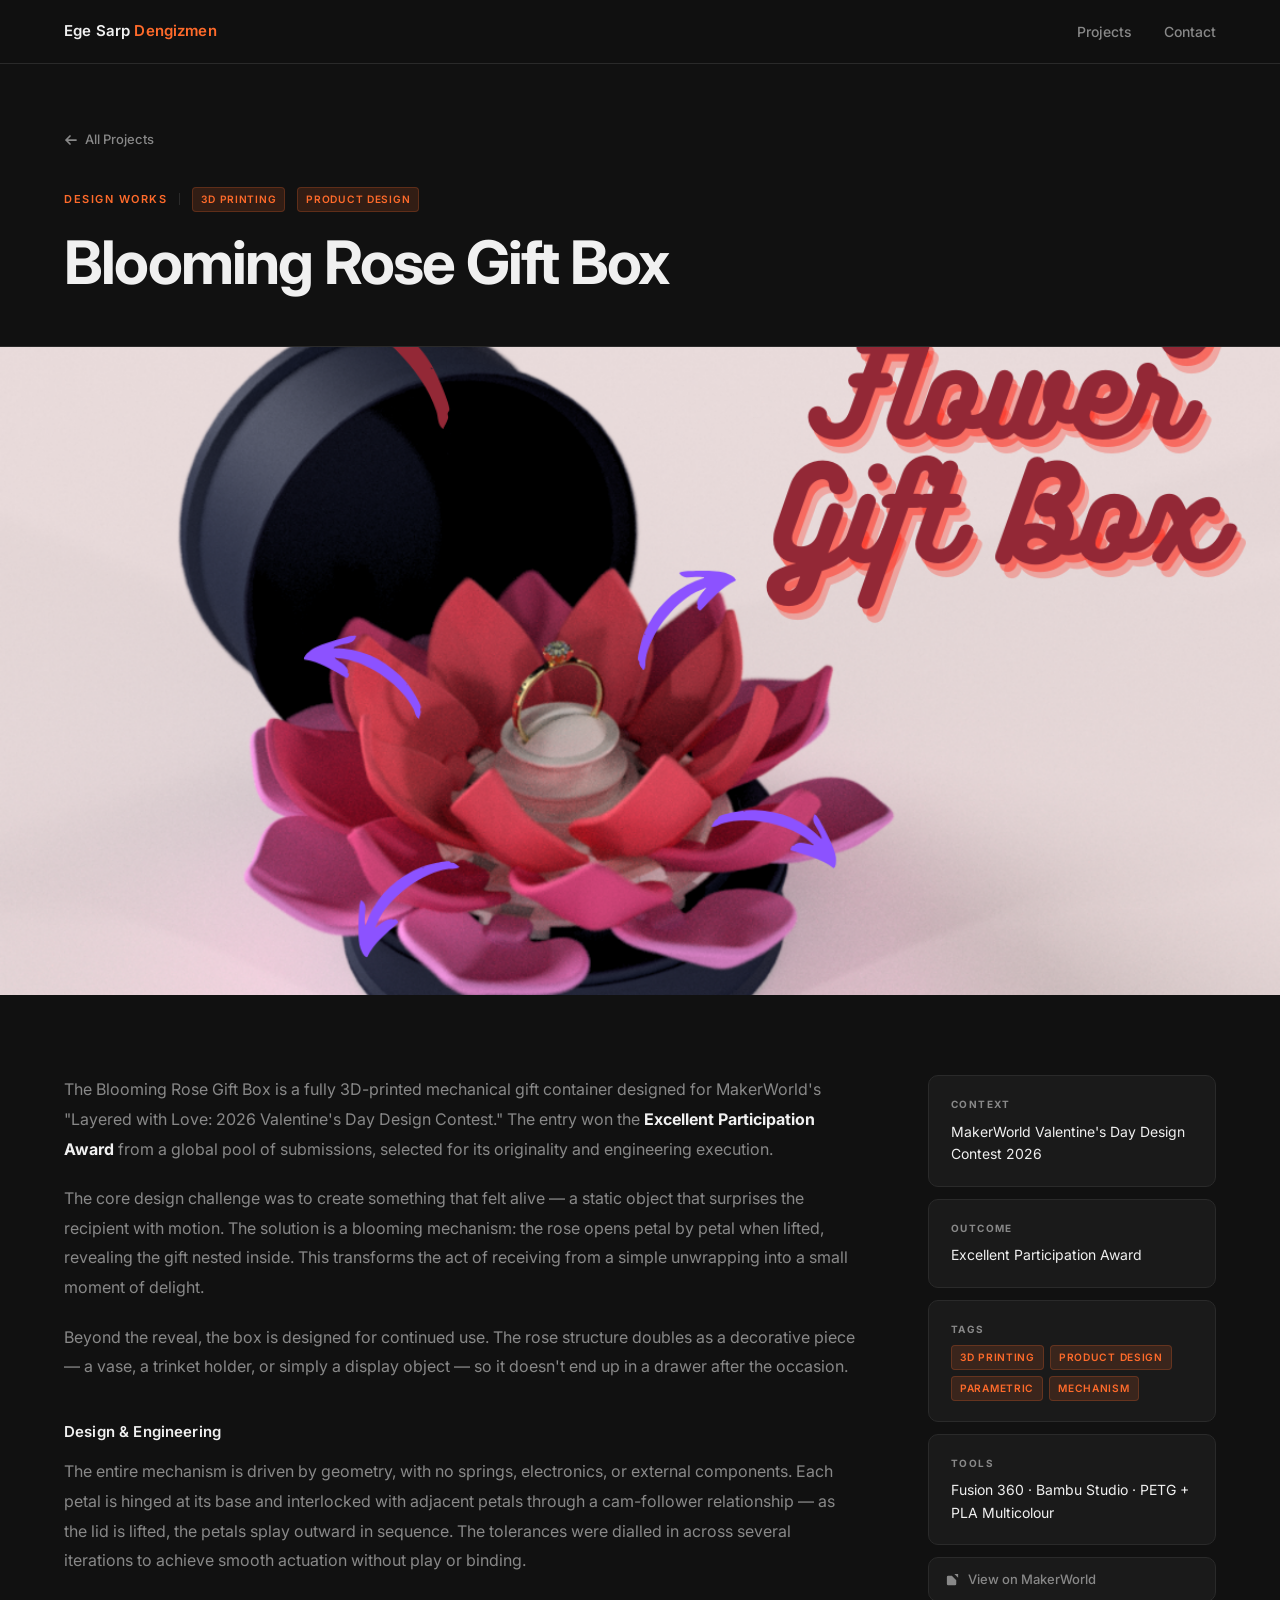
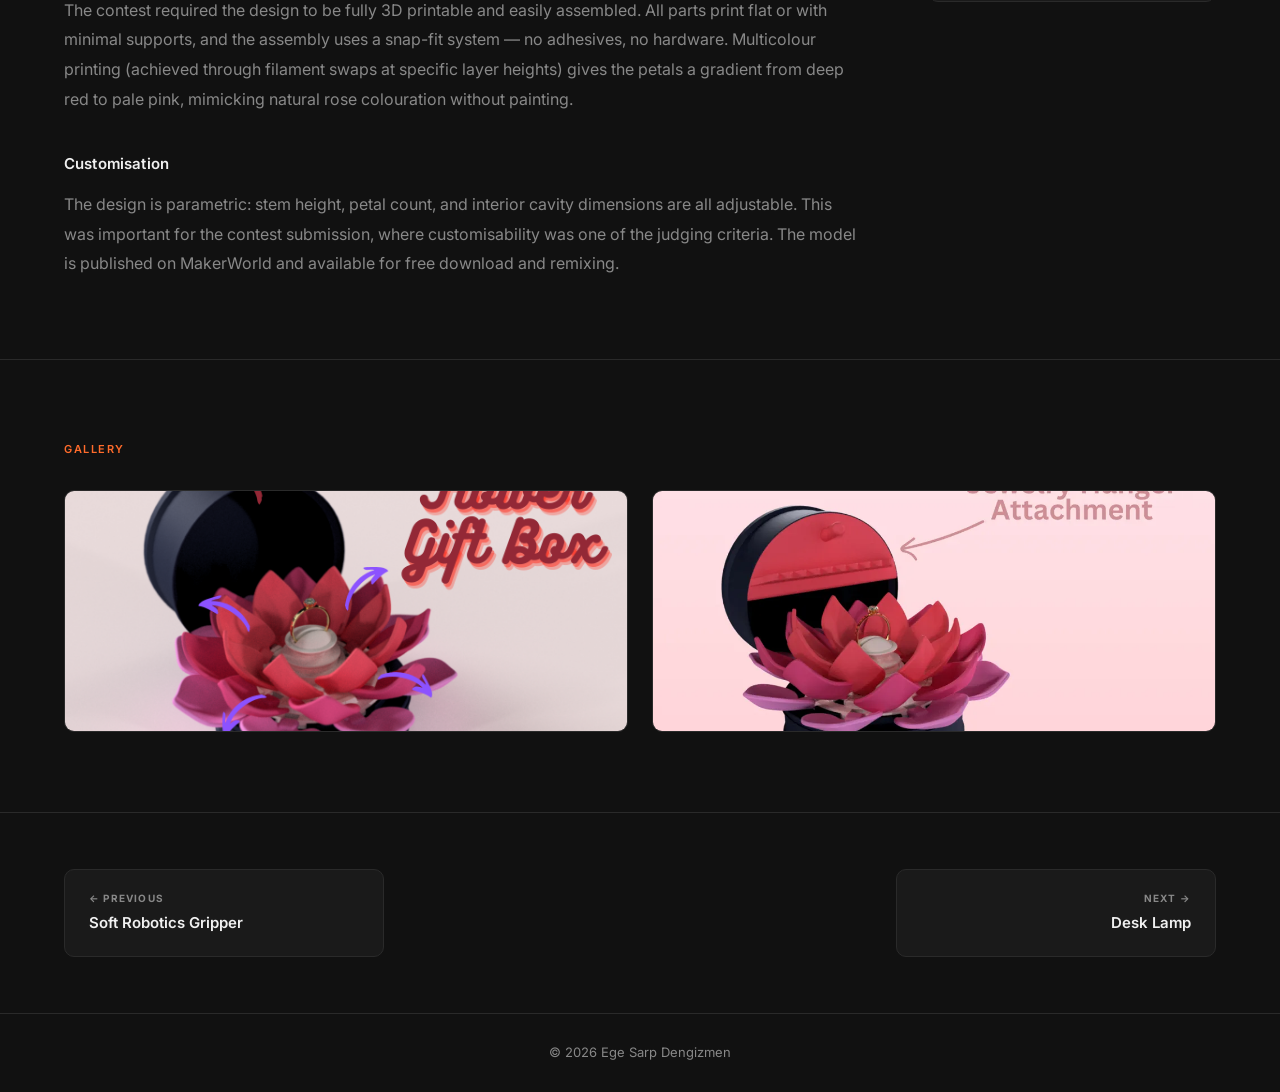
==== projects/blooming-rose.html @ 92809a32 "feat: add all 10 individual project pages and wire cards to them - Create projects/ directory with 1" ====
<!DOCTYPE html>
<html lang="en">
<head>
  <meta charset="UTF-8" />
  <meta name="viewport" content="width=device-width, initial-scale=1.0" />
  <title>Blooming Rose Gift Box — Ege Sarp Dengizmen</title>
  <link rel="preconnect" href="https://fonts.googleapis.com" />
  <link rel="preconnect" href="https://fonts.gstatic.com" crossorigin />
  <link href="https://fonts.googleapis.com/css2?family=Inter:wght@300;400;500;600;700&display=swap" rel="stylesheet" />
  <link rel="stylesheet" href="../css/project.css" />
</head>
<body>

  <nav id="navbar">
    <div class="container">
      <a href="../index.html" class="nav-logo">Ege Sarp <span>Dengizmen</span></a>
      <ul class="nav-links">
        <li><a href="../index.html#projects">Projects</a></li>
        <li><a href="../index.html#contact">Contact</a></li>
      </ul>
      <button class="hamburger" id="hamburger" aria-label="Toggle menu" aria-expanded="false">
        <span></span><span></span><span></span>
      </button>
    </div>
  </nav>
  <nav class="mobile-nav" id="mobileNav">
    <a href="../index.html#projects" class="mob-link">Projects</a>
    <a href="../index.html#contact"  class="mob-link">Contact</a>
  </nav>

  <!-- Header -->
  <header class="proj-header">
    <div class="container">
      <a href="../index.html#projects" class="back-link">
        <svg viewBox="0 0 14 14" fill="none" stroke="currentColor" stroke-width="1.75" stroke-linecap="round" stroke-linejoin="round">
          <path d="M12 7H2M6 3 2 7l4 4"/>
        </svg>
        All Projects
      </a>
      <div class="proj-meta">
        <span class="proj-category">Design Works</span>
        <span class="proj-meta-sep"></span>
        <span class="tag">3D Printing</span>
        <span class="tag">Product Design</span>
      </div>
      <h1 class="proj-title">Blooming Rose Gift Box</h1>
    </div>
  </header>

  <!-- Lead media -->
  <div class="proj-lead-media">
    <video autoplay muted loop playsinline preload="metadata" poster="../BloomingRose/BloomingRose.png">
      <source src="../BloomingRose/BloomingRose.MOV">
    </video>
  </div>

  <!-- Content -->
  <section class="proj-body">
    <div class="container">
      <div class="proj-layout">

        <div class="proj-description">
          <p>
            The Blooming Rose Gift Box is a fully 3D-printed mechanical gift container designed
            for MakerWorld's "Layered with Love: 2026 Valentine's Day Design Contest." The entry
            won the <strong style="color: var(--text);">Excellent Participation Award</strong> from
            a global pool of submissions, selected for its originality and engineering execution.
          </p>
          <p>
            The core design challenge was to create something that felt alive — a static object
            that surprises the recipient with motion. The solution is a blooming mechanism: the
            rose opens petal by petal when lifted, revealing the gift nested inside. This transforms
            the act of receiving from a simple unwrapping into a small moment of delight.
          </p>
          <p>
            Beyond the reveal, the box is designed for continued use. The rose structure doubles
            as a decorative piece — a vase, a trinket holder, or simply a display object — so it
            doesn't end up in a drawer after the occasion.
          </p>

          <h3>Design &amp; Engineering</h3>
          <p>
            The entire mechanism is driven by geometry, with no springs, electronics, or external
            components. Each petal is hinged at its base and interlocked with adjacent petals
            through a cam-follower relationship — as the lid is lifted, the petals splay outward
            in sequence. The tolerances were dialled in across several iterations to achieve smooth
            actuation without play or binding.
          </p>
          <p>
            The contest required the design to be fully 3D printable and easily assembled. All
            parts print flat or with minimal supports, and the assembly uses a snap-fit system —
            no adhesives, no hardware. Multicolour printing (achieved through filament swaps at
            specific layer heights) gives the petals a gradient from deep red to pale pink,
            mimicking natural rose colouration without painting.
          </p>

          <h3>Customisation</h3>
          <p>
            The design is parametric: stem height, petal count, and interior cavity dimensions
            are all adjustable. This was important for the contest submission, where customisability
            was one of the judging criteria. The model is published on MakerWorld and available for
            free download and remixing.
          </p>
        </div>

        <aside class="proj-sidebar">
          <div class="detail-block">
            <p class="detail-label">Context</p>
            <p class="detail-value">MakerWorld Valentine's Day Design Contest 2026</p>
          </div>
          <div class="detail-block">
            <p class="detail-label">Outcome</p>
            <p class="detail-value">Excellent Participation Award</p>
          </div>
          <div class="detail-block">
            <p class="detail-label">Tags</p>
            <div class="detail-tags">
              <span class="tag">3D Printing</span>
              <span class="tag">Product Design</span>
              <span class="tag">Parametric</span>
              <span class="tag">Mechanism</span>
            </div>
          </div>
          <div class="detail-block">
            <p class="detail-label">Tools</p>
            <p class="detail-value">Fusion 360 · Bambu Studio · PETG + PLA Multicolour</p>
          </div>
          <a href="https://makerworld.com/en/models/2281548-blooming-rose-gift-box-customizable-multicolor#profileId-2488066"
             target="_blank" rel="noopener" class="sidebar-link">
            <svg viewBox="0 0 24 24"><path d="M18 13v6a2 2 0 01-2 2H5a2 2 0 01-2-2V8a2 2 0 012-2h6M15 3h6v6M10 14 21 3"/></svg>
            View on MakerWorld
          </a>
        </aside>
      </div>
    </div>
  </section>

  <!-- Gallery -->
  <section class="proj-gallery">
    <div class="container">
      <p class="gallery-heading">Gallery</p>
      <div class="gallery-grid cols-2">
        <div class="gallery-item">
          <img src="../BloomingRose/BloomingRose.png" alt="Blooming Rose closed" loading="lazy">
        </div>
        <div class="gallery-item">
          <img src="../BloomingRose/BloomingRoseReUse.webp" alt="Rose re-use as decorative piece" loading="lazy">
        </div>
      </div>
    </div>
  </section>

  <!-- Prev / Next -->
  <nav class="proj-nav">
    <div class="container">
      <a href="soft-robotics.html" class="nav-proj-link">
        <span class="nav-proj-dir">← Previous</span>
        <span class="nav-proj-title">Soft Robotics Gripper</span>
      </a>
      <a href="desk-lamp.html" class="nav-proj-link next">
        <span class="nav-proj-dir">Next →</span>
        <span class="nav-proj-title">Desk Lamp</span>
      </a>
    </div>
  </nav>

  <footer><div class="container"><p>© 2026 Ege Sarp Dengizmen</p></div></footer>

  <script>
    const hamburger = document.getElementById("hamburger");
    const mobileNav = document.getElementById("mobileNav");
    hamburger.addEventListener("click", () => {
      const open = hamburger.classList.toggle("open");
      hamburger.setAttribute("aria-expanded", open);
      mobileNav.classList.toggle("open", open);
    });
    document.querySelectorAll(".mob-link").forEach(l => l.addEventListener("click", () => {
      hamburger.classList.remove("open");
      hamburger.setAttribute("aria-expanded", "false");
      mobileNav.classList.remove("open");
    }));
  </script>
</body>
</html>
---- css/project.css ----
/* ── Design Tokens (mirrors index.html) ─────────────────────────────────── */
:root {
  --bg:          #111111;
  --surface:     #1A1A1A;
  --surface-2:   #222222;
  --accent:      #FF6B2B;
  --accent-glow: rgba(255, 107, 43, 0.14);
  --text:        #F0F0F0;
  --text-muted:  #888888;
  --border:      #2A2A2A;
  --font:        'Inter', system-ui, sans-serif;
  --nav-h:       64px;
  --max-w:       1200px;
  --gap:         24px;
  --radius:      10px;
  --ease:        0.22s ease;
}

/* ── Reset ──────────────────────────────────────────────────────────────── */
*, *::before, *::after { box-sizing: border-box; margin: 0; padding: 0; }
html { scroll-behavior: smooth; }
body {
  background: var(--bg);
  color: var(--text);
  font-family: var(--font);
  font-size: 16px;
  line-height: 1.65;
  -webkit-font-smoothing: antialiased;
}
a { color: inherit; text-decoration: none; }
img, video { display: block; max-width: 100%; }

/* ── Utilities ───────────────────────────────────────────────────────────── */
.container {
  width: 100%;
  max-width: var(--max-w);
  margin: 0 auto;
  padding: 0 var(--gap);
}

/* ── Navbar ──────────────────────────────────────────────────────────────── */
#navbar {
  position: fixed;
  top: 0; left: 0; right: 0;
  height: var(--nav-h);
  background: rgba(17, 17, 17, 0.90);
  backdrop-filter: blur(14px);
  -webkit-backdrop-filter: blur(14px);
  border-bottom: 1px solid var(--border);
  z-index: 100;
}
#navbar .container {
  height: 100%;
  display: flex;
  align-items: center;
  justify-content: space-between;
}
.nav-logo {
  font-size: 0.9375rem;
  font-weight: 600;
  letter-spacing: 0.01em;
}
.nav-logo span { color: var(--accent); }

.nav-links {
  display: flex;
  gap: 32px;
  list-style: none;
}
.nav-links a {
  font-size: 0.875rem;
  font-weight: 500;
  color: var(--text-muted);
  transition: color var(--ease);
}
.nav-links a:hover { color: var(--accent); }

.hamburger {
  display: none;
  flex-direction: column;
  justify-content: center;
  gap: 5px;
  background: none;
  border: none;
  cursor: pointer;
  padding: 6px;
}
.hamburger span {
  display: block;
  width: 22px;
  height: 2px;
  background: var(--text);
  border-radius: 2px;
  transition: transform var(--ease), opacity var(--ease);
}
.hamburger.open span:nth-child(1) { transform: translateY(7px) rotate(45deg); }
.hamburger.open span:nth-child(2) { opacity: 0; }
.hamburger.open span:nth-child(3) { transform: translateY(-7px) rotate(-45deg); }

.mobile-nav {
  display: none;
  position: fixed;
  top: var(--nav-h);
  left: 0; right: 0;
  background: var(--surface);
  border-bottom: 1px solid var(--border);
  z-index: 99;
  padding: 20px var(--gap) 24px;
  flex-direction: column;
  gap: 20px;
}
.mobile-nav.open { display: flex; }
.mobile-nav a {
  font-size: 1rem;
  font-weight: 500;
  color: var(--text-muted);
  transition: color var(--ease);
}
.mobile-nav a:hover { color: var(--accent); }

/* ── Project Header ──────────────────────────────────────────────────────── */
.proj-header {
  padding-top: calc(var(--nav-h) + 64px);
  padding-bottom: 52px;
  border-bottom: 1px solid var(--border);
}

.back-link {
  display: inline-flex;
  align-items: center;
  gap: 7px;
  font-size: 0.8125rem;
  font-weight: 500;
  color: var(--text-muted);
  margin-bottom: 36px;
  transition: color var(--ease);
}
.back-link svg {
  width: 14px;
  height: 14px;
  flex-shrink: 0;
  transition: transform var(--ease);
}
.back-link:hover { color: var(--accent); }
.back-link:hover svg { transform: translateX(-3px); }

.proj-meta {
  display: flex;
  align-items: center;
  flex-wrap: wrap;
  gap: 12px;
  margin-bottom: 18px;
}
.proj-category {
  font-size: 0.6875rem;
  font-weight: 600;
  letter-spacing: 0.14em;
  text-transform: uppercase;
  color: var(--accent);
}
.proj-meta-sep {
  width: 1px;
  height: 12px;
  background: var(--border);
}

.tag {
  font-size: 0.6375rem;
  font-weight: 600;
  letter-spacing: 0.07em;
  text-transform: uppercase;
  color: var(--accent);
  background: var(--accent-glow);
  border: 1px solid rgba(255, 107, 43, 0.22);
  border-radius: 4px;
  padding: 3px 8px;
}

.proj-title {
  font-size: clamp(2rem, 5.5vw, 3.75rem);
  font-weight: 700;
  line-height: 1.08;
  letter-spacing: -0.03em;
  max-width: 840px;
}

/* ── Lead Media ──────────────────────────────────────────────────────────── */
.proj-lead-media {
  width: 100%;
  max-height: 72vh;
  overflow: hidden;
  background: var(--surface-2);
}
.proj-lead-media img,
.proj-lead-media video {
  width: 100%;
  height: 72vh;
  object-fit: cover;
}

/* ── Content Body ────────────────────────────────────────────────────────── */
.proj-body {
  padding: 80px 0;
  border-bottom: 1px solid var(--border);
}
.proj-layout {
  display: grid;
  grid-template-columns: 1fr 288px;
  gap: 72px;
  align-items: start;
}

/* Description */
.proj-description {
  color: var(--text-muted);
  line-height: 1.85;
}
.proj-description p { font-size: 1rem; }
.proj-description p + p { margin-top: 20px; }
.proj-description h3 {
  font-size: 0.9375rem;
  font-weight: 600;
  color: var(--text);
  margin: 36px 0 12px;
  letter-spacing: 0.01em;
}
.proj-description ul {
  padding-left: 20px;
  margin-top: 10px;
}
.proj-description li { margin-bottom: 6px; font-size: 0.9375rem; }
.proj-description a {
  color: var(--accent);
  border-bottom: 1px solid rgba(255, 107, 43, 0.3);
  transition: border-color var(--ease);
}
.proj-description a:hover { border-color: var(--accent); }

/* Sidebar */
.proj-sidebar {
  position: sticky;
  top: calc(var(--nav-h) + 24px);
  display: flex;
  flex-direction: column;
  gap: 12px;
}

.detail-block {
  background: var(--surface);
  border: 1px solid var(--border);
  border-radius: var(--radius);
  padding: 20px 22px;
}
.detail-label {
  font-size: 0.625rem;
  font-weight: 700;
  letter-spacing: 0.14em;
  text-transform: uppercase;
  color: var(--text-muted);
  margin-bottom: 8px;
}
.detail-value {
  font-size: 0.875rem;
  color: var(--text);
  line-height: 1.6;
}
.detail-tags {
  display: flex;
  flex-wrap: wrap;
  gap: 6px;
}

.sidebar-link {
  display: flex;
  align-items: center;
  gap: 8px;
  padding: 11px 16px;
  background: var(--surface);
  border: 1px solid var(--border);
  border-radius: var(--radius);
  font-size: 0.8125rem;
  font-weight: 500;
  color: var(--text-muted);
  transition: border-color var(--ease), color var(--ease);
}
.sidebar-link:hover { border-color: var(--accent); color: var(--accent); }
.sidebar-link svg { width: 15px; height: 15px; fill: currentColor; flex-shrink: 0; }

/* ── Gallery ─────────────────────────────────────────────────────────────── */
.proj-gallery {
  padding: 80px 0;
  border-bottom: 1px solid var(--border);
}

.gallery-heading {
  font-size: 0.6875rem;
  font-weight: 600;
  letter-spacing: 0.14em;
  text-transform: uppercase;
  color: var(--accent);
  margin-bottom: 32px;
}

.gallery-grid {
  display: grid;
  grid-template-columns: repeat(3, 1fr);
  gap: var(--gap);
}
.gallery-grid.cols-2 { grid-template-columns: repeat(2, 1fr); }

.gallery-item {
  border-radius: var(--radius);
  overflow: hidden;
  background: var(--surface-2);
  border: 1px solid var(--border);
  transition: border-color var(--ease);
}
.gallery-item:hover { border-color: rgba(255, 107, 43, 0.4); }

.gallery-item img,
.gallery-item video {
  width: 100%;
  height: 240px;
  object-fit: cover;
  display: block;
}
.gallery-item.tall img,
.gallery-item.tall video { height: 360px; }
.gallery-item.wide {
  grid-column: span 2;
}
.gallery-item.wide img,
.gallery-item.wide video { height: 320px; }
.gallery-item.full {
  grid-column: 1 / -1;
}
.gallery-item.full img,
.gallery-item.full video { height: 400px; }

/* ── Prev / Next Navigation ──────────────────────────────────────────────── */
.proj-nav {
  padding: 56px 0;
}
.proj-nav .container {
  display: flex;
  justify-content: space-between;
  align-items: stretch;
  gap: 16px;
}

.nav-proj-link {
  display: flex;
  flex-direction: column;
  gap: 5px;
  padding: 20px 24px;
  background: var(--surface);
  border: 1px solid var(--border);
  border-radius: var(--radius);
  transition: border-color var(--ease);
  flex: 1;
  max-width: 320px;
}
.nav-proj-link:hover { border-color: var(--accent); }
.nav-proj-link.next { text-align: right; margin-left: auto; }

.nav-proj-dir {
  font-size: 0.625rem;
  font-weight: 700;
  letter-spacing: 0.12em;
  text-transform: uppercase;
  color: var(--text-muted);
}
.nav-proj-title {
  font-size: 0.9375rem;
  font-weight: 600;
  color: var(--text);
  transition: color var(--ease);
}
.nav-proj-link:hover .nav-proj-title { color: var(--accent); }

/* ── Footer ──────────────────────────────────────────────────────────────── */
footer {
  border-top: 1px solid var(--border);
  padding: 28px 0;
  text-align: center;
  font-size: 0.8125rem;
  color: var(--text-muted);
}

/* ── Responsive ──────────────────────────────────────────────────────────── */
@media (max-width: 960px) {
  .proj-layout {
    grid-template-columns: 1fr;
    gap: 40px;
  }
  .proj-sidebar { position: static; }
  .gallery-grid { grid-template-columns: repeat(2, 1fr); }
  .gallery-item.wide { grid-column: span 1; }
  .gallery-item.wide img,
  .gallery-item.wide video { height: 240px; }
}
@media (max-width: 767px) {
  .proj-header { padding-top: calc(var(--nav-h) + 40px); padding-bottom: 40px; }
  .proj-body { padding: 56px 0; }
  .proj-gallery { padding: 56px 0; }
  .proj-nav { padding: 40px 0; }
  .gallery-grid,
  .gallery-grid.cols-2 { grid-template-columns: 1fr; }
  .gallery-item.full,
  .gallery-item.wide { grid-column: span 1; }
  .gallery-item img,
  .gallery-item.tall img,
  .gallery-item.wide img,
  .gallery-item.full img,
  .gallery-item video,
  .gallery-item.tall video,
  .gallery-item.wide video,
  .gallery-item.full video { height: 220px; }
  .nav-links { display: none; }
  .hamburger { display: flex; }
  .proj-lead-media img,
  .proj-lead-media video { height: 50vw; min-height: 240px; }
}
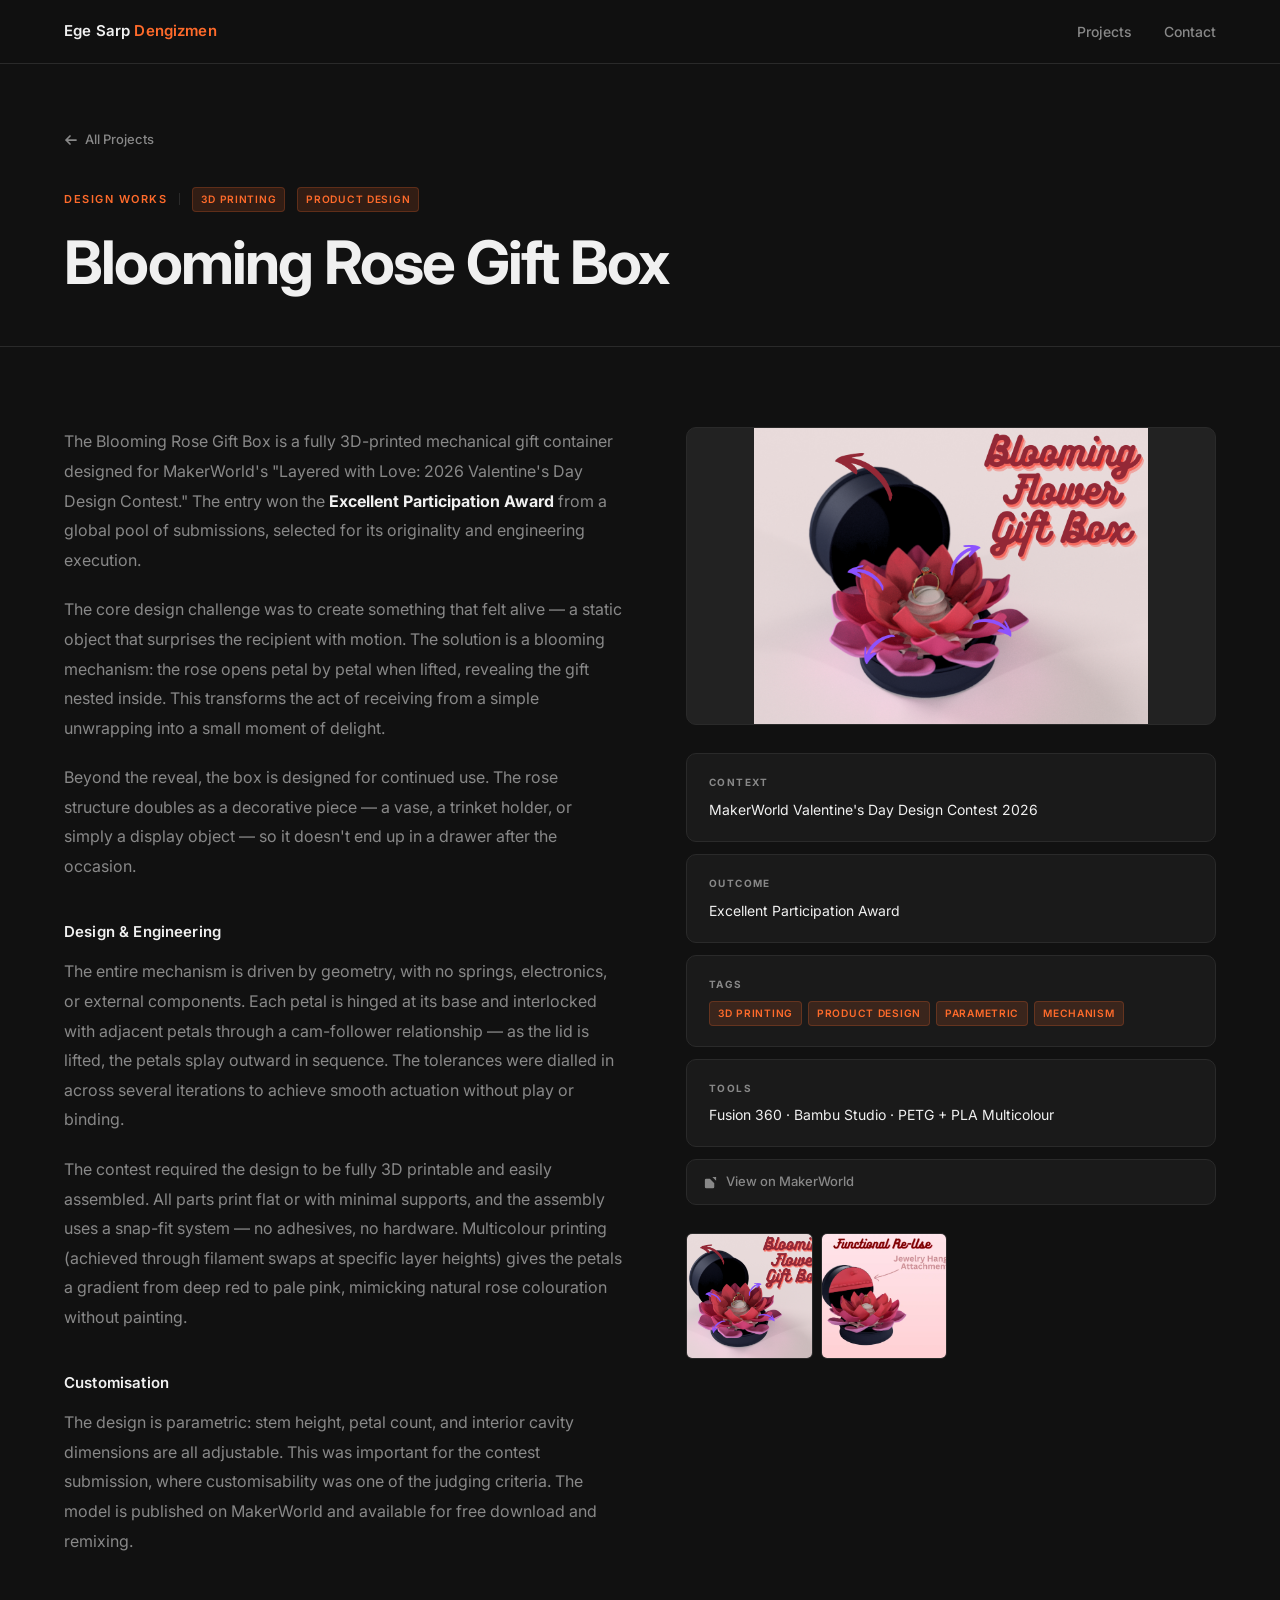
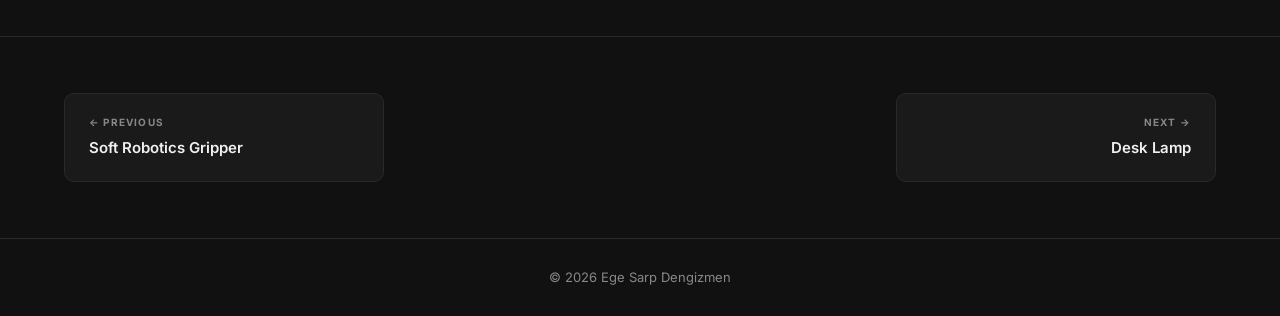
==== commit 440a731d: "feat: move gallery into right column, add lightbox arrows, auto-gallery system - Gallery thumbnails " ====
--- a/projects/blooming-rose.html
+++ b/projects/blooming-rose.html
@@ -46,13 +46,6 @@
       <h1 class="proj-title">Blooming Rose Gift Box</h1>
     </div>
   </header>
-
-  <!-- Lead media -->
-  <div class="proj-lead-media">
-    <video autoplay muted loop playsinline preload="metadata" poster="../BloomingRose/BloomingRose.png">
-      <source src="../BloomingRose/BloomingRose.MOV">
-    </video>
-  </div>
 
   <!-- Content -->
   <section class="proj-body">
@@ -103,7 +96,13 @@
           </p>
         </div>
 
-        <aside class="proj-sidebar">
+        <div class="proj-right">
+          <div class="proj-lead-media">
+            <video autoplay muted loop playsinline preload="metadata" poster="../BloomingRose/BloomingRose.png">
+              <source src="../BloomingRose/BloomingRose.MOV">
+            </video>
+          </div>
+          <aside class="proj-sidebar">
           <div class="detail-block">
             <p class="detail-label">Context</p>
             <p class="detail-value">MakerWorld Valentine's Day Design Contest 2026</p>
@@ -130,27 +129,13 @@
             <svg viewBox="0 0 24 24"><path d="M18 13v6a2 2 0 01-2 2H5a2 2 0 01-2-2V8a2 2 0 012-2h6M15 3h6v6M10 14 21 3"/></svg>
             View on MakerWorld
           </a>
-        </aside>
-      </div>
-    </div>
-  </section>
-
-  <!-- Gallery -->
-  <section class="proj-gallery">
-    <div class="container">
-      <p class="gallery-heading">Gallery</p>
-      <div class="gallery-grid cols-2">
-        <div class="gallery-item">
-          <img src="../BloomingRose/BloomingRose.png" alt="Blooming Rose closed" loading="lazy">
-        </div>
-        <div class="gallery-item">
-          <img src="../BloomingRose/BloomingRoseReUse.webp" alt="Rose re-use as decorative piece" loading="lazy">
+          </aside>
+          <div class="proj-gallery-auto" data-folder="../BloomingRose"></div>
         </div>
       </div>
     </div>
   </section>
 
-  <!-- Prev / Next -->
   <nav class="proj-nav">
     <div class="container">
       <a href="soft-robotics.html" class="nav-proj-link">
@@ -166,19 +151,6 @@
 
   <footer><div class="container"><p>© 2026 Ege Sarp Dengizmen</p></div></footer>
 
-  <script>
-    const hamburger = document.getElementById("hamburger");
-    const mobileNav = document.getElementById("mobileNav");
-    hamburger.addEventListener("click", () => {
-      const open = hamburger.classList.toggle("open");
-      hamburger.setAttribute("aria-expanded", open);
-      mobileNav.classList.toggle("open", open);
-    });
-    document.querySelectorAll(".mob-link").forEach(l => l.addEventListener("click", () => {
-      hamburger.classList.remove("open");
-      hamburger.setAttribute("aria-expanded", "false");
-      mobileNav.classList.remove("open");
-    }));
-  </script>
+  <script src="../js/project.js"></script>
 </body>
 </html>
--- a/css/project.css
+++ b/css/project.css
@@ -184,20 +184,6 @@
   max-width: 840px;
 }
 
-/* ── Lead Media ──────────────────────────────────────────────────────────── */
-.proj-lead-media {
-  width: 100%;
-  max-height: 72vh;
-  overflow: hidden;
-  background: var(--surface-2);
-}
-.proj-lead-media img,
-.proj-lead-media video {
-  width: 100%;
-  height: 72vh;
-  object-fit: cover;
-}
-
 /* ── Content Body ────────────────────────────────────────────────────────── */
 .proj-body {
   padding: 80px 0;
@@ -205,10 +191,119 @@
 }
 .proj-layout {
   display: grid;
-  grid-template-columns: 1fr 288px;
-  gap: 72px;
+  grid-template-columns: 1fr 46%;
+  gap: 64px;
   align-items: start;
 }
+
+/* Right column: media on top, sidebar below */
+.proj-right {
+  display: flex;
+  flex-direction: column;
+  gap: 28px;
+}
+
+/* ── Lead Media (inline in right column) ─────────────────────────────────── */
+.proj-lead-media {
+  width: 100%;
+  aspect-ratio: 16 / 9;
+  border-radius: var(--radius);
+  overflow: hidden;
+  background: var(--surface-2);
+  border: 1px solid var(--border);
+}
+.proj-lead-media img,
+.proj-lead-media video {
+  width: 100%;
+  height: 100%;
+  object-fit: contain;
+  display: block;
+}
+
+/* ── Thumbnail Strip (under sidebar in right column) ─────────────────────── */
+.proj-thumb-strip {
+  display: grid;
+  grid-template-columns: repeat(auto-fill, minmax(110px, 1fr));
+  gap: 8px;
+}
+.proj-thumb-item {
+  aspect-ratio: 1;
+  border-radius: 6px;
+  overflow: hidden;
+  background: var(--surface-2);
+  border: 1px solid var(--border);
+  cursor: zoom-in;
+  transition: border-color var(--ease);
+}
+.proj-thumb-item:hover { border-color: rgba(255, 107, 43, 0.5); }
+.proj-thumb-item img {
+  width: 100%;
+  height: 100%;
+  object-fit: cover;
+  display: block;
+}
+
+/* ── Lightbox ─────────────────────────────────────────────────────────────── */
+.lightbox {
+  display: none;
+  position: fixed;
+  inset: 0;
+  background: rgba(0, 0, 0, 0.93);
+  z-index: 500;
+  align-items: center;
+  justify-content: center;
+}
+.lightbox.open { display: flex; }
+.lightbox-img {
+  max-width: 90vw;
+  max-height: 90vh;
+  object-fit: contain;
+  border-radius: 6px;
+  display: block;
+}
+.lightbox-close {
+  position: absolute;
+  top: 20px;
+  right: 24px;
+  background: rgba(255, 255, 255, 0.08);
+  border: 1px solid rgba(255, 255, 255, 0.15);
+  border-radius: 8px;
+  color: #fff;
+  width: 40px;
+  height: 40px;
+  display: flex;
+  align-items: center;
+  justify-content: center;
+  cursor: pointer;
+  transition: background 0.15s ease;
+}
+.lightbox-close:hover { background: rgba(255, 255, 255, 0.16); }
+.lightbox-close svg { width: 18px; height: 18px; }
+
+.lightbox-prev,
+.lightbox-next {
+  position: absolute;
+  top: 50%;
+  transform: translateY(-50%);
+  background: rgba(255, 255, 255, 0.08);
+  border: 1px solid rgba(255, 255, 255, 0.15);
+  border-radius: 8px;
+  color: #fff;
+  width: 44px;
+  height: 44px;
+  display: flex;
+  align-items: center;
+  justify-content: center;
+  cursor: pointer;
+  transition: background 0.15s ease;
+  z-index: 501;
+}
+.lightbox-prev { left: 24px; }
+.lightbox-next { right: 24px; }
+.lightbox-prev:hover,
+.lightbox-next:hover { background: rgba(255, 255, 255, 0.16); }
+.lightbox-prev svg,
+.lightbox-next svg { width: 20px; height: 20px; }
 
 /* Description */
 .proj-description {
@@ -238,8 +333,6 @@
 
 /* Sidebar */
 .proj-sidebar {
-  position: sticky;
-  top: calc(var(--nav-h) + 24px);
   display: flex;
   flex-direction: column;
   gap: 12px;
@@ -285,57 +378,6 @@
 }
 .sidebar-link:hover { border-color: var(--accent); color: var(--accent); }
 .sidebar-link svg { width: 15px; height: 15px; fill: currentColor; flex-shrink: 0; }
-
-/* ── Gallery ─────────────────────────────────────────────────────────────── */
-.proj-gallery {
-  padding: 80px 0;
-  border-bottom: 1px solid var(--border);
-}
-
-.gallery-heading {
-  font-size: 0.6875rem;
-  font-weight: 600;
-  letter-spacing: 0.14em;
-  text-transform: uppercase;
-  color: var(--accent);
-  margin-bottom: 32px;
-}
-
-.gallery-grid {
-  display: grid;
-  grid-template-columns: repeat(3, 1fr);
-  gap: var(--gap);
-}
-.gallery-grid.cols-2 { grid-template-columns: repeat(2, 1fr); }
-
-.gallery-item {
-  border-radius: var(--radius);
-  overflow: hidden;
-  background: var(--surface-2);
-  border: 1px solid var(--border);
-  transition: border-color var(--ease);
-}
-.gallery-item:hover { border-color: rgba(255, 107, 43, 0.4); }
-
-.gallery-item img,
-.gallery-item video {
-  width: 100%;
-  height: 240px;
-  object-fit: cover;
-  display: block;
-}
-.gallery-item.tall img,
-.gallery-item.tall video { height: 360px; }
-.gallery-item.wide {
-  grid-column: span 2;
-}
-.gallery-item.wide img,
-.gallery-item.wide video { height: 320px; }
-.gallery-item.full {
-  grid-column: 1 / -1;
-}
-.gallery-item.full img,
-.gallery-item.full video { height: 400px; }
 
 /* ── Prev / Next Navigation ──────────────────────────────────────────────── */
 .proj-nav {
@@ -393,31 +435,11 @@
     grid-template-columns: 1fr;
     gap: 40px;
   }
-  .proj-sidebar { position: static; }
-  .gallery-grid { grid-template-columns: repeat(2, 1fr); }
-  .gallery-item.wide { grid-column: span 1; }
-  .gallery-item.wide img,
-  .gallery-item.wide video { height: 240px; }
 }
 @media (max-width: 767px) {
   .proj-header { padding-top: calc(var(--nav-h) + 40px); padding-bottom: 40px; }
   .proj-body { padding: 56px 0; }
-  .proj-gallery { padding: 56px 0; }
   .proj-nav { padding: 40px 0; }
-  .gallery-grid,
-  .gallery-grid.cols-2 { grid-template-columns: 1fr; }
-  .gallery-item.full,
-  .gallery-item.wide { grid-column: span 1; }
-  .gallery-item img,
-  .gallery-item.tall img,
-  .gallery-item.wide img,
-  .gallery-item.full img,
-  .gallery-item video,
-  .gallery-item.tall video,
-  .gallery-item.wide video,
-  .gallery-item.full video { height: 220px; }
   .nav-links { display: none; }
   .hamburger { display: flex; }
-  .proj-lead-media img,
-  .proj-lead-media video { height: 50vw; min-height: 240px; }
-}
+}
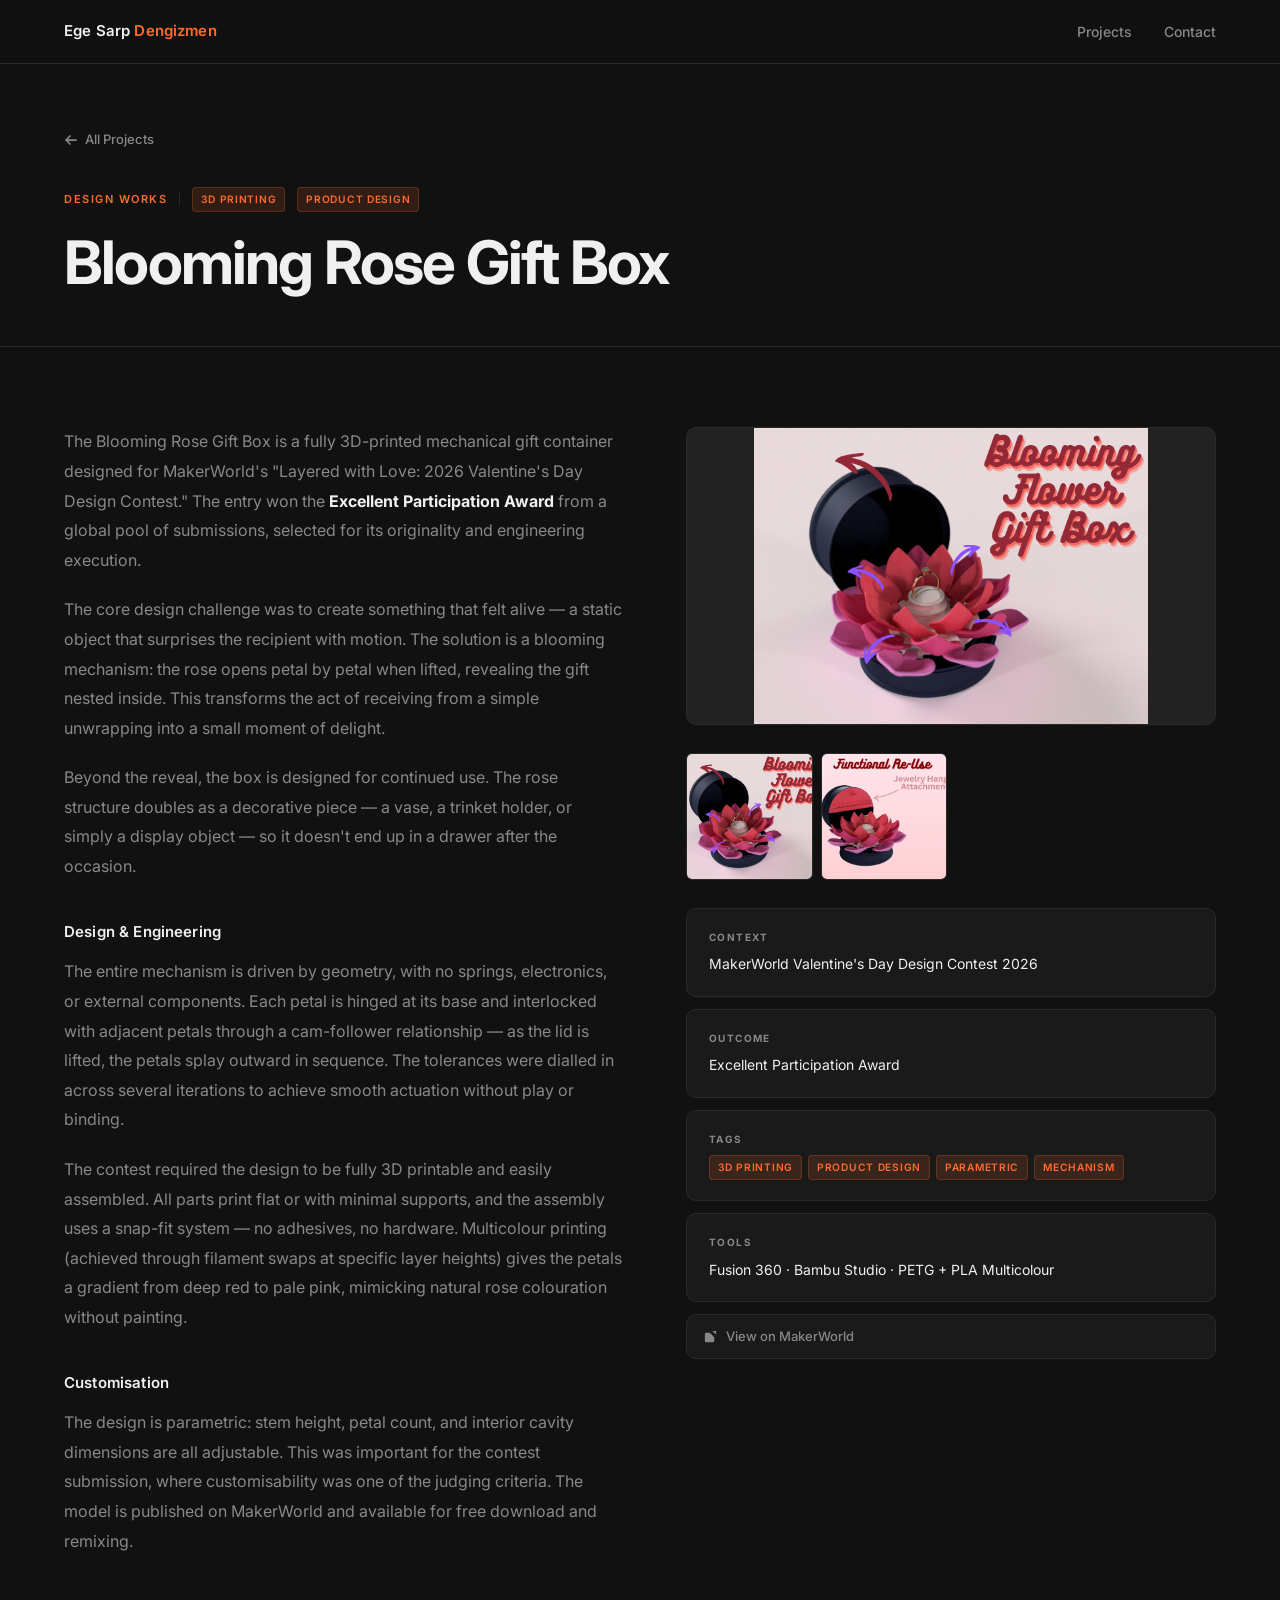
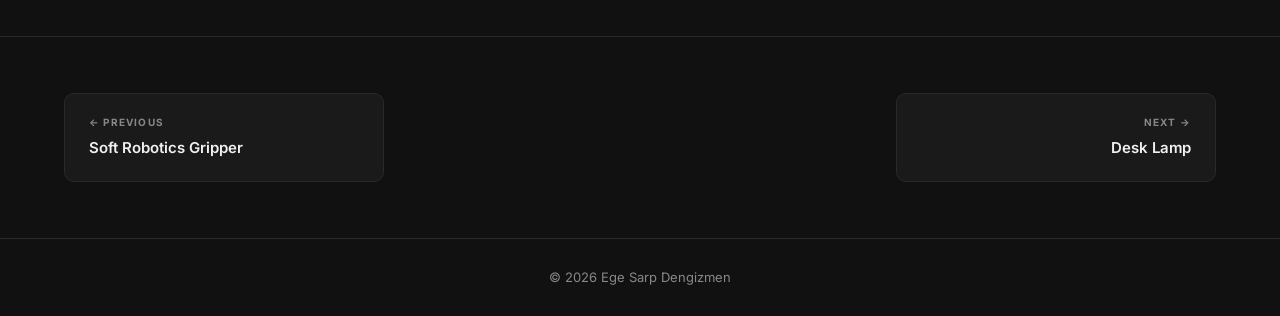
==== commit 9851b27e: "reorder right column: gallery below video, sidebar below gallery" ====
--- a/projects/blooming-rose.html
+++ b/projects/blooming-rose.html
@@ -102,6 +102,7 @@
               <source src="../BloomingRose/BloomingRose.MOV">
             </video>
           </div>
+          <div class="proj-gallery-auto" data-folder="../BloomingRose"></div>
           <aside class="proj-sidebar">
           <div class="detail-block">
             <p class="detail-label">Context</p>
@@ -130,7 +131,6 @@
             View on MakerWorld
           </a>
           </aside>
-          <div class="proj-gallery-auto" data-folder="../BloomingRose"></div>
         </div>
       </div>
     </div>
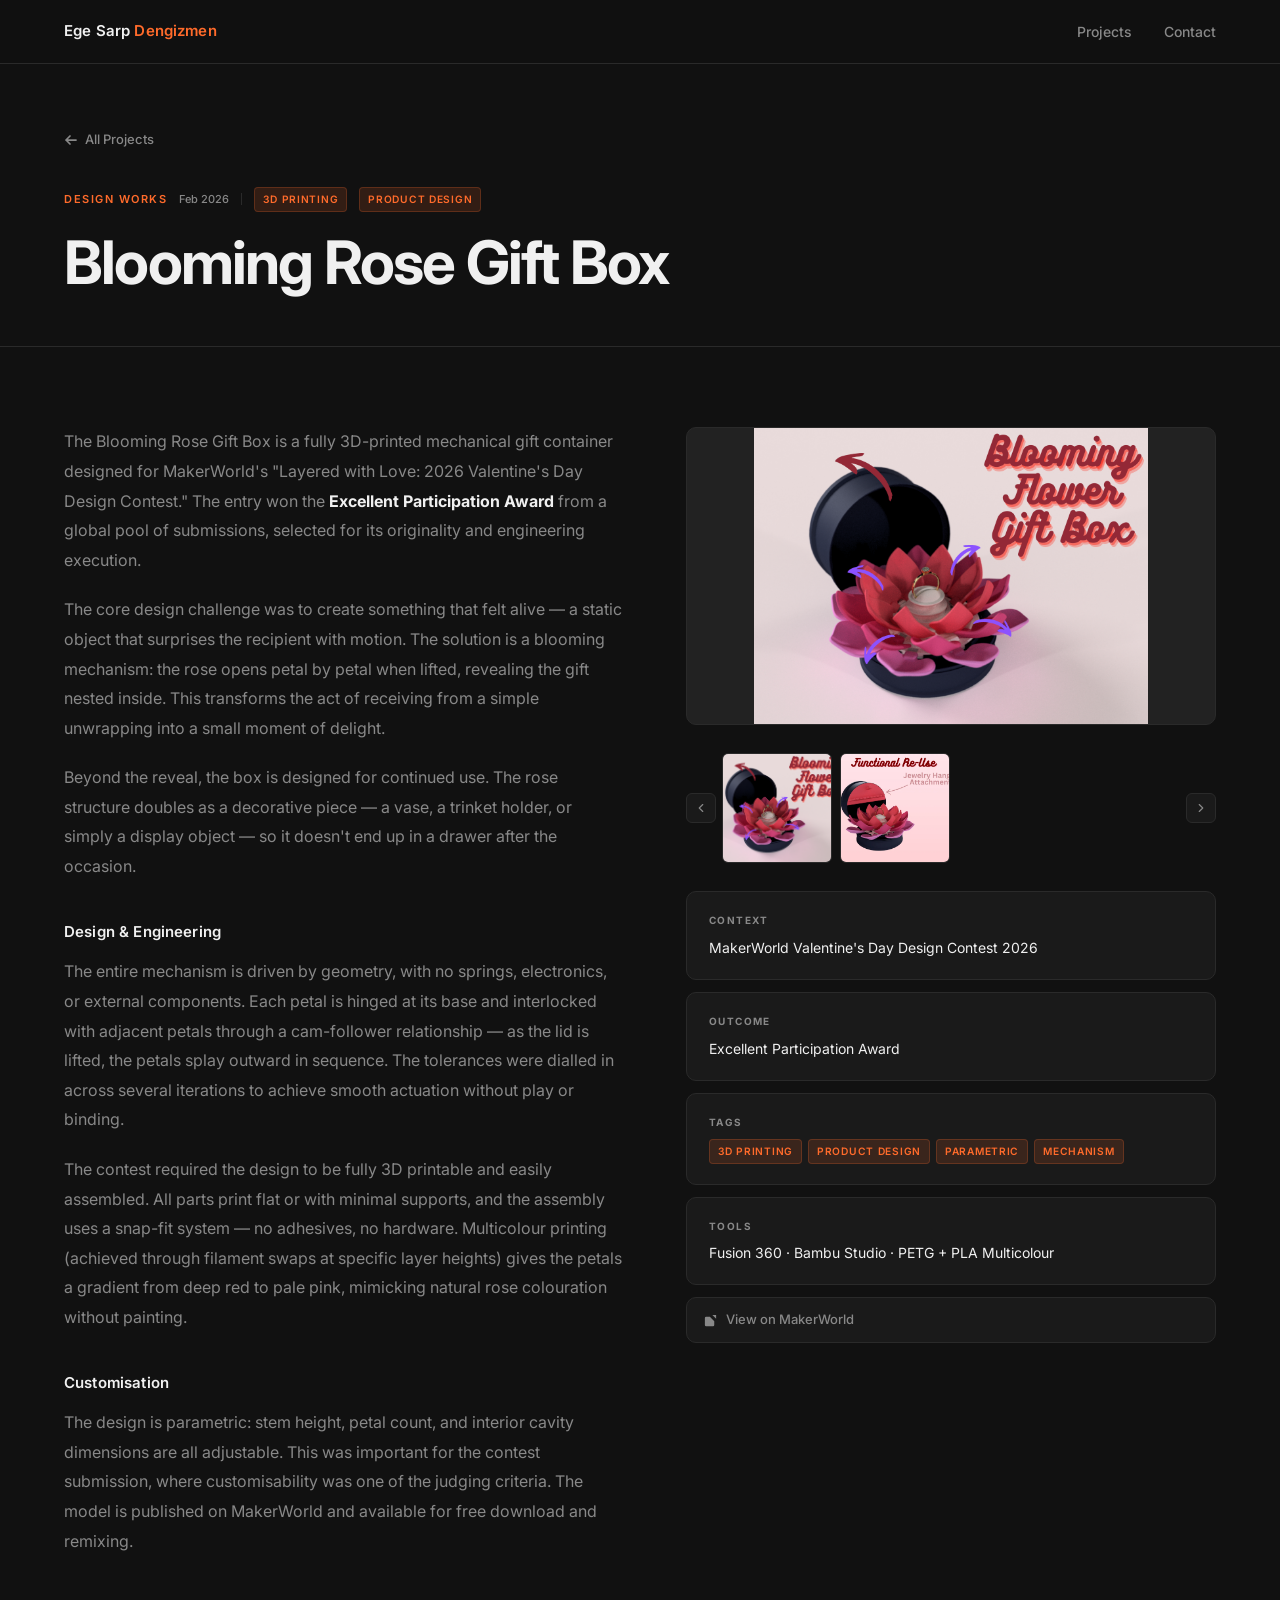
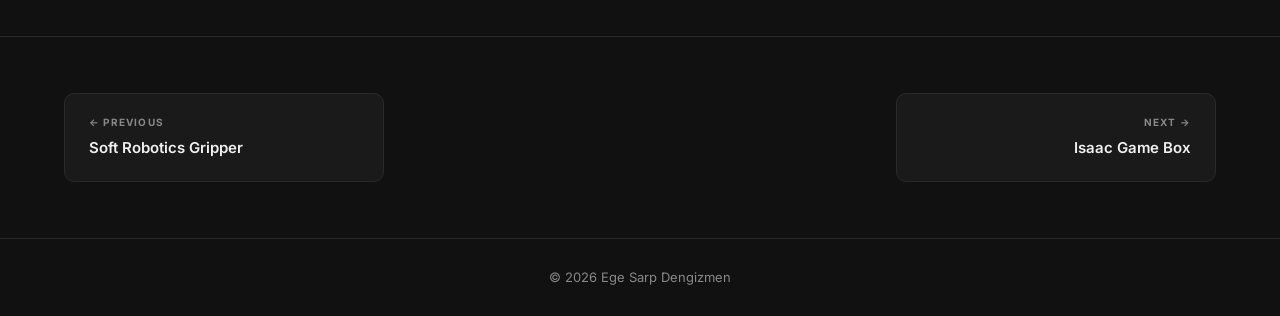
==== commit 098c6aa4: "feat: add photo, dates, project ordering, and updated nav ring - Add hero photo (AboutMe/imagesarp.J" ====
--- a/projects/blooming-rose.html
+++ b/projects/blooming-rose.html
@@ -39,6 +39,7 @@
       </a>
       <div class="proj-meta">
         <span class="proj-category">Design Works</span>
+        <span class="proj-date">Feb 2026</span>
         <span class="proj-meta-sep"></span>
         <span class="tag">3D Printing</span>
         <span class="tag">Product Design</span>
@@ -136,15 +137,15 @@
     </div>
   </section>
 
-  <nav class="proj-nav">
+    <nav class="proj-nav">
     <div class="container">
       <a href="soft-robotics.html" class="nav-proj-link">
         <span class="nav-proj-dir">← Previous</span>
         <span class="nav-proj-title">Soft Robotics Gripper</span>
       </a>
-      <a href="desk-lamp.html" class="nav-proj-link next">
+      <a href="isaac-game-box.html" class="nav-proj-link next">
         <span class="nav-proj-dir">Next →</span>
-        <span class="nav-proj-title">Desk Lamp</span>
+        <span class="nav-proj-title">Isaac Game Box</span>
       </a>
     </div>
   </nav>
--- a/css/project.css
+++ b/css/project.css
@@ -163,6 +163,11 @@
   height: 12px;
   background: var(--border);
 }
+.proj-date {
+  font-size: 0.6875rem;
+  font-weight: 500;
+  color: var(--text-muted);
+}
 
 .tag {
   font-size: 0.6375rem;
@@ -220,13 +225,40 @@
   display: block;
 }
 
-/* ── Thumbnail Strip (under sidebar in right column) ─────────────────────── */
+/* ── Gallery scroll row ──────────────────────────────────────────────────── */
+.gallery-scroll-wrapper {
+  display: flex;
+  align-items: center;
+  gap: 6px;
+}
+.gallery-scroll-btn {
+  flex-shrink: 0;
+  width: 30px;
+  height: 30px;
+  background: var(--surface);
+  border: 1px solid var(--border);
+  border-radius: 6px;
+  color: var(--text-muted);
+  display: flex;
+  align-items: center;
+  justify-content: center;
+  cursor: pointer;
+  transition: border-color var(--ease), color var(--ease);
+}
+.gallery-scroll-btn:hover { border-color: var(--accent); color: var(--accent); }
+.gallery-scroll-btn svg { width: 14px; height: 14px; }
+
 .proj-thumb-strip {
-  display: grid;
-  grid-template-columns: repeat(auto-fill, minmax(110px, 1fr));
+  display: flex;
+  overflow-x: auto;
+  scroll-behavior: smooth;
   gap: 8px;
-}
+  scrollbar-width: none;
+  flex: 1;
+}
+.proj-thumb-strip::-webkit-scrollbar { display: none; }
 .proj-thumb-item {
+  flex: 0 0 110px;
   aspect-ratio: 1;
   border-radius: 6px;
   overflow: hidden;
@@ -236,7 +268,8 @@
   transition: border-color var(--ease);
 }
 .proj-thumb-item:hover { border-color: rgba(255, 107, 43, 0.5); }
-.proj-thumb-item img {
+.proj-thumb-item img,
+.proj-thumb-item video {
   width: 100%;
   height: 100%;
   object-fit: cover;
@@ -432,9 +465,17 @@
 /* ── Responsive ──────────────────────────────────────────────────────────── */
 @media (max-width: 960px) {
   .proj-layout {
-    grid-template-columns: 1fr;
+    display: flex;
+    flex-direction: column;
     gap: 40px;
   }
+  .proj-right {
+    display: contents;
+  }
+  .proj-lead-media { order: -3; }
+  .proj-gallery-auto { order: -2; }
+  .proj-description { order: -1; }
+  .proj-sidebar { order: 0; }
 }
 @media (max-width: 767px) {
   .proj-header { padding-top: calc(var(--nav-h) + 40px); padding-bottom: 40px; }
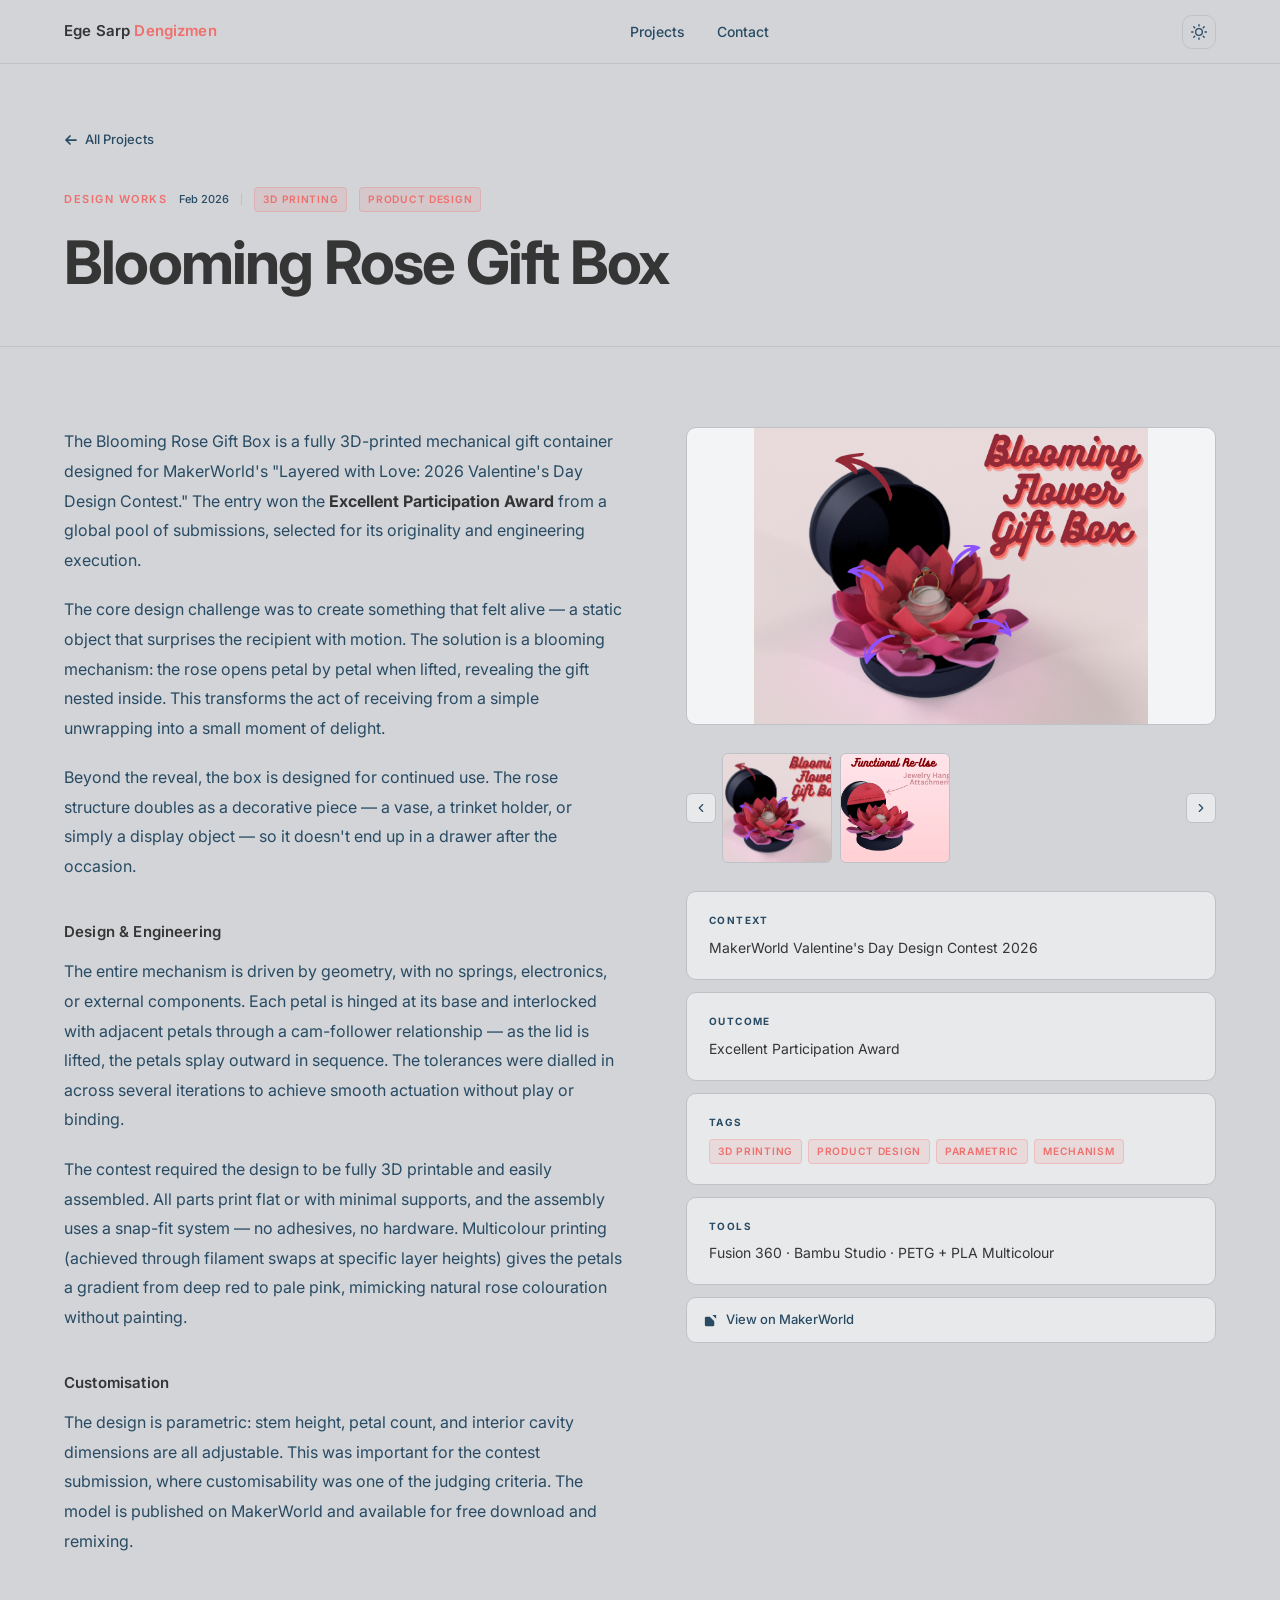
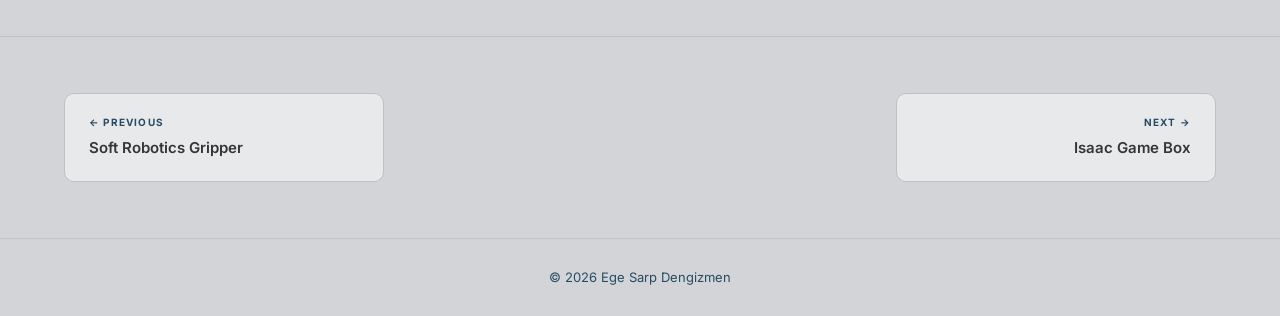
==== commit d1fef2e6: "feat: new light/dark palette with system-aware theme toggle - Light: platinum/cool-grey bg, light co" ====
--- a/projects/blooming-rose.html
+++ b/projects/blooming-rose.html
@@ -7,6 +7,7 @@
   <link rel="preconnect" href="https://fonts.googleapis.com" />
   <link rel="preconnect" href="https://fonts.gstatic.com" crossorigin />
   <link href="https://fonts.googleapis.com/css2?family=Inter:wght@300;400;500;600;700&display=swap" rel="stylesheet" />
+  <script>(function(){var t=localStorage.getItem("theme");if(t)document.documentElement.setAttribute("data-theme",t);})();</script>
   <link rel="stylesheet" href="../css/project.css" />
 </head>
 <body>
@@ -137,7 +138,7 @@
     </div>
   </section>
 
-    <nav class="proj-nav">
+      <nav class="proj-nav">
     <div class="container">
       <a href="soft-robotics.html" class="nav-proj-link">
         <span class="nav-proj-dir">← Previous</span>
--- a/css/project.css
+++ b/css/project.css
@@ -1,19 +1,55 @@
 /* ── Design Tokens (mirrors index.html) ─────────────────────────────────── */
 :root {
-  --bg:          #111111;
-  --surface:     #1A1A1A;
-  --surface-2:   #222222;
-  --accent:      #FF6B2B;
-  --accent-glow: rgba(255, 107, 43, 0.14);
-  --text:        #F0F0F0;
-  --text-muted:  #888888;
-  --border:      #2A2A2A;
+  --bg:          #D2D4D8;
+  --surface:     #E8E9EB;
+  --surface-2:   #F3F4F5;
+  --accent:      #EF6F6C;
+  --accent-glow: rgba(239, 111, 108, 0.12);
+  --text:        #353535;
+  --text-muted:  #284B63;
+  --border:      #BFC1C7;
+  --navbar-bg:   rgba(210, 212, 216, 0.92);
+  --tag-border:  rgba(239, 111, 108, 0.25);
+  --thumb-hover: rgba(239, 111, 108, 0.50);
+  --link-ul:     rgba(239, 111, 108, 0.30);
   --font:        'Inter', system-ui, sans-serif;
   --nav-h:       64px;
   --max-w:       1200px;
   --gap:         24px;
   --radius:      10px;
   --ease:        0.22s ease;
+}
+
+/* ── Dark mode ───────────────────────────────────────────────────────────── */
+[data-theme="dark"] {
+  --bg:          #242424;
+  --surface:     #353535;
+  --surface-2:   #424242;
+  --accent:      #98CE00;
+  --accent-glow: rgba(152, 206, 0, 0.14);
+  --text:        #E8E9EB;
+  --text-muted:  #9EA5B0;
+  --border:      #484848;
+  --navbar-bg:   rgba(36, 36, 36, 0.92);
+  --tag-border:  rgba(152, 206, 0, 0.25);
+  --thumb-hover: rgba(152, 206, 0, 0.50);
+  --link-ul:     rgba(152, 206, 0, 0.30);
+}
+@media (prefers-color-scheme: dark) {
+  :root:not([data-theme="light"]) {
+    --bg:          #242424;
+    --surface:     #353535;
+    --surface-2:   #424242;
+    --accent:      #98CE00;
+    --accent-glow: rgba(152, 206, 0, 0.14);
+    --text:        #E8E9EB;
+    --text-muted:  #9EA5B0;
+    --border:      #484848;
+    --navbar-bg:   rgba(36, 36, 36, 0.92);
+    --tag-border:  rgba(152, 206, 0, 0.25);
+    --thumb-hover: rgba(152, 206, 0, 0.50);
+    --link-ul:     rgba(152, 206, 0, 0.30);
+  }
 }
 
 /* ── Reset ──────────────────────────────────────────────────────────────── */
@@ -43,7 +79,7 @@
   position: fixed;
   top: 0; left: 0; right: 0;
   height: var(--nav-h);
-  background: rgba(17, 17, 17, 0.90);
+  background: var(--navbar-bg);
   backdrop-filter: blur(14px);
   -webkit-backdrop-filter: blur(14px);
   border-bottom: 1px solid var(--border);
@@ -74,6 +110,31 @@
   transition: color var(--ease);
 }
 .nav-links a:hover { color: var(--accent); }
+
+#theme-toggle {
+  display: flex;
+  align-items: center;
+  justify-content: center;
+  background: none;
+  border: 1px solid var(--border);
+  border-radius: var(--radius);
+  cursor: pointer;
+  padding: 6px;
+  color: var(--text-muted);
+  transition: color var(--ease), border-color var(--ease);
+  width: 34px;
+  height: 34px;
+  flex-shrink: 0;
+}
+#theme-toggle:hover { color: var(--accent); border-color: var(--accent); }
+#theme-toggle svg { width: 16px; height: 16px; display: block; }
+#theme-toggle .icon-moon { display: none; }
+[data-theme="dark"] #theme-toggle .icon-sun { display: none; }
+[data-theme="dark"] #theme-toggle .icon-moon { display: block; }
+@media (prefers-color-scheme: dark) {
+  :root:not([data-theme="light"]) #theme-toggle .icon-sun { display: none; }
+  :root:not([data-theme="light"]) #theme-toggle .icon-moon { display: block; }
+}
 
 .hamburger {
   display: none;
@@ -176,7 +237,7 @@
   text-transform: uppercase;
   color: var(--accent);
   background: var(--accent-glow);
-  border: 1px solid rgba(255, 107, 43, 0.22);
+  border: 1px solid var(--tag-border);
   border-radius: 4px;
   padding: 3px 8px;
 }
@@ -267,7 +328,7 @@
   cursor: zoom-in;
   transition: border-color var(--ease);
 }
-.proj-thumb-item:hover { border-color: rgba(255, 107, 43, 0.5); }
+.proj-thumb-item:hover { border-color: var(--thumb-hover); }
 .proj-thumb-item img,
 .proj-thumb-item video {
   width: 100%;
@@ -359,7 +420,7 @@
 .proj-description li { margin-bottom: 6px; font-size: 0.9375rem; }
 .proj-description a {
   color: var(--accent);
-  border-bottom: 1px solid rgba(255, 107, 43, 0.3);
+  border-bottom: 1px solid var(--link-ul);
   transition: border-color var(--ease);
 }
 .proj-description a:hover { border-color: var(--accent); }
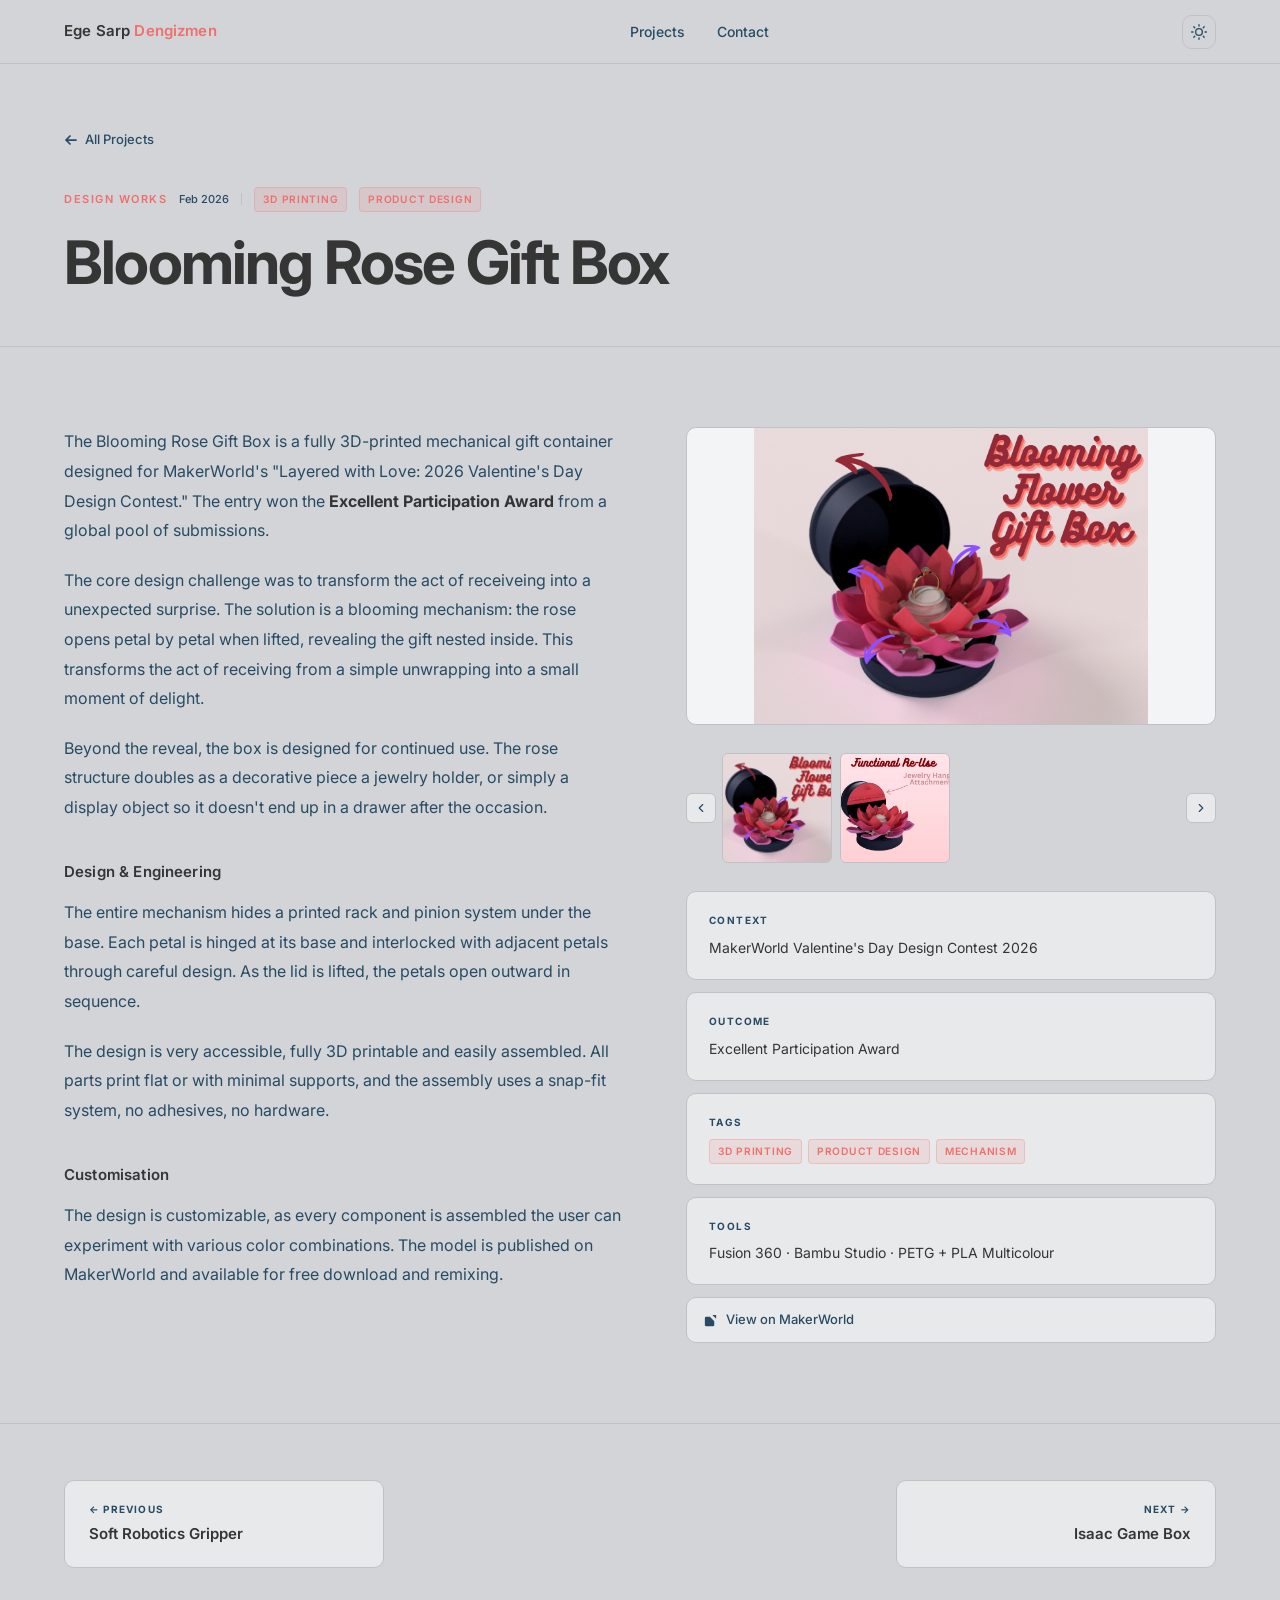
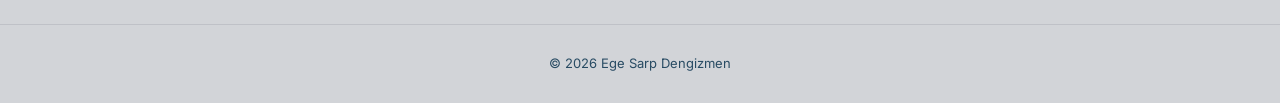
==== commit ca1ff4ac: "feat: add Snowboard Hanger and Mini Hand Fan to Design Works Adds two new design project cards and d" ====
--- a/projects/blooming-rose.html
+++ b/projects/blooming-rose.html
@@ -59,42 +59,36 @@
             The Blooming Rose Gift Box is a fully 3D-printed mechanical gift container designed
             for MakerWorld's "Layered with Love: 2026 Valentine's Day Design Contest." The entry
             won the <strong style="color: var(--text);">Excellent Participation Award</strong> from
-            a global pool of submissions, selected for its originality and engineering execution.
+            a global pool of submissions.
           </p>
           <p>
-            The core design challenge was to create something that felt alive — a static object
-            that surprises the recipient with motion. The solution is a blooming mechanism: the
+            The core design challenge was to transform the act of receiveing into a unexpected surprise. The solution is a blooming mechanism: the
             rose opens petal by petal when lifted, revealing the gift nested inside. This transforms
             the act of receiving from a simple unwrapping into a small moment of delight.
           </p>
           <p>
             Beyond the reveal, the box is designed for continued use. The rose structure doubles
-            as a decorative piece — a vase, a trinket holder, or simply a display object — so it
+            as a decorative piece a jewelry holder, or simply a display object so it
             doesn't end up in a drawer after the occasion.
           </p>
 
           <h3>Design &amp; Engineering</h3>
           <p>
-            The entire mechanism is driven by geometry, with no springs, electronics, or external
-            components. Each petal is hinged at its base and interlocked with adjacent petals
-            through a cam-follower relationship — as the lid is lifted, the petals splay outward
-            in sequence. The tolerances were dialled in across several iterations to achieve smooth
-            actuation without play or binding.
+            The entire mechanism hides a printed rack and pinion system under the base. 
+            Each petal is hinged at its base and interlocked with adjacent petals
+            through careful design. As the lid is lifted, the petals open outward
+            in sequence.
           </p>
           <p>
-            The contest required the design to be fully 3D printable and easily assembled. All
-            parts print flat or with minimal supports, and the assembly uses a snap-fit system —
-            no adhesives, no hardware. Multicolour printing (achieved through filament swaps at
-            specific layer heights) gives the petals a gradient from deep red to pale pink,
-            mimicking natural rose colouration without painting.
+            The design is very accessible, fully 3D printable and easily assembled. All
+            parts print flat or with minimal supports, and the assembly uses a snap-fit system,
+            no adhesives, no hardware. 
           </p>
 
           <h3>Customisation</h3>
           <p>
-            The design is parametric: stem height, petal count, and interior cavity dimensions
-            are all adjustable. This was important for the contest submission, where customisability
-            was one of the judging criteria. The model is published on MakerWorld and available for
-            free download and remixing.
+            The design is customizable, as every component is assembled the user can experiment with various color combinations. 
+            The model is published on MakerWorld and available for free download and remixing.
           </p>
         </div>
 
@@ -119,7 +113,6 @@
             <div class="detail-tags">
               <span class="tag">3D Printing</span>
               <span class="tag">Product Design</span>
-              <span class="tag">Parametric</span>
               <span class="tag">Mechanism</span>
             </div>
           </div>
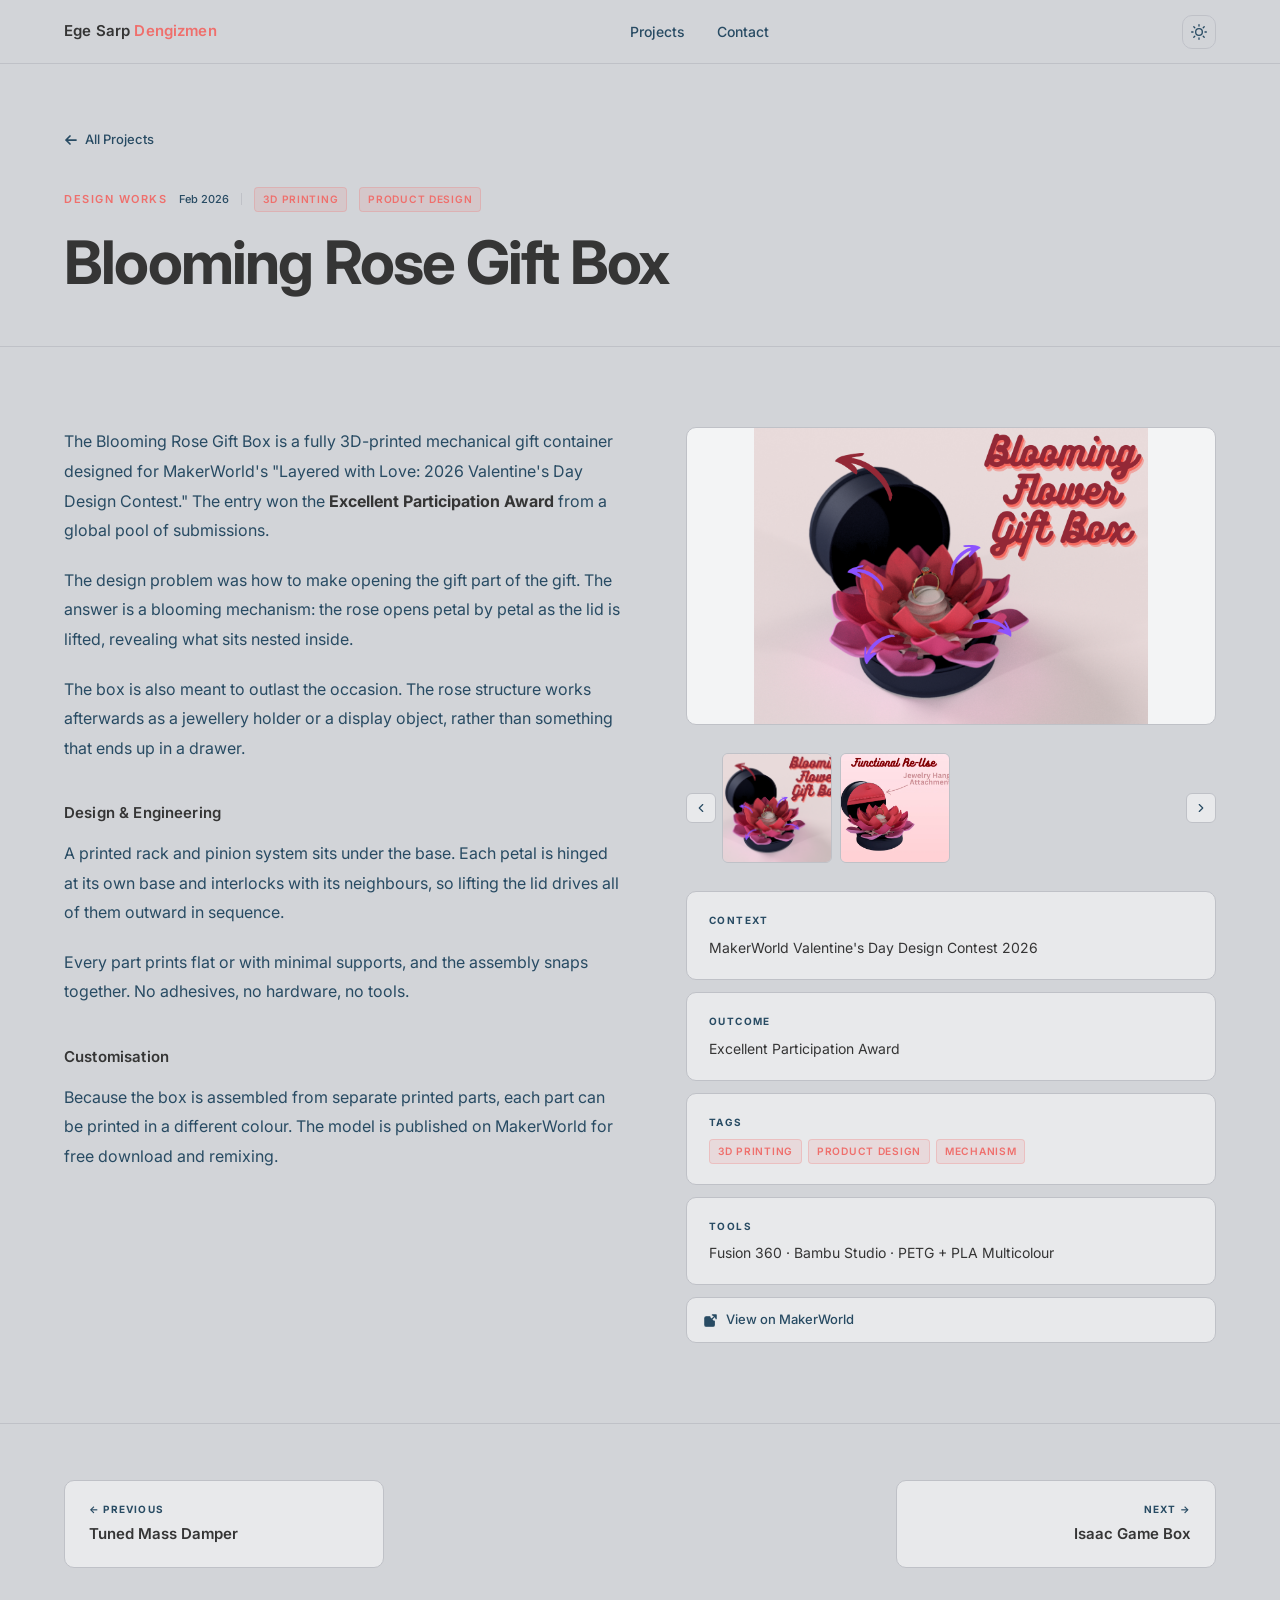
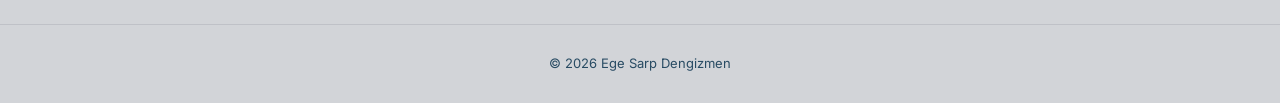
==== commit 8550d027: "feat: add Loco Manipulation project, move copy to content file, re-encode media Loco Manipulation is" ====
--- a/projects/blooming-rose.html
+++ b/projects/blooming-rose.html
@@ -10,7 +10,7 @@
   <script>(function(){var t=localStorage.getItem("theme");if(t)document.documentElement.setAttribute("data-theme",t);})();</script>
   <link rel="stylesheet" href="../css/project.css" />
 </head>
-<body>
+<body data-project="blooming-rose">
 
   <nav id="navbar">
     <div class="container">
@@ -38,14 +38,8 @@
         </svg>
         All Projects
       </a>
-      <div class="proj-meta">
-        <span class="proj-category">Design Works</span>
-        <span class="proj-date">Feb 2026</span>
-        <span class="proj-meta-sep"></span>
-        <span class="tag">3D Printing</span>
-        <span class="tag">Product Design</span>
-      </div>
-      <h1 class="proj-title">Blooming Rose Gift Box</h1>
+      <div class="proj-meta"></div>
+      <h1 class="proj-title"></h1>
     </div>
   </header>
 
@@ -54,78 +48,16 @@
     <div class="container">
       <div class="proj-layout">
 
-        <div class="proj-description">
-          <p>
-            The Blooming Rose Gift Box is a fully 3D-printed mechanical gift container designed
-            for MakerWorld's "Layered with Love: 2026 Valentine's Day Design Contest." The entry
-            won the <strong style="color: var(--text);">Excellent Participation Award</strong> from
-            a global pool of submissions.
-          </p>
-          <p>
-            The core design challenge was to transform the act of receiveing into a unexpected surprise. The solution is a blooming mechanism: the
-            rose opens petal by petal when lifted, revealing the gift nested inside. This transforms
-            the act of receiving from a simple unwrapping into a small moment of delight.
-          </p>
-          <p>
-            Beyond the reveal, the box is designed for continued use. The rose structure doubles
-            as a decorative piece a jewelry holder, or simply a display object so it
-            doesn't end up in a drawer after the occasion.
-          </p>
-
-          <h3>Design &amp; Engineering</h3>
-          <p>
-            The entire mechanism hides a printed rack and pinion system under the base. 
-            Each petal is hinged at its base and interlocked with adjacent petals
-            through careful design. As the lid is lifted, the petals open outward
-            in sequence.
-          </p>
-          <p>
-            The design is very accessible, fully 3D printable and easily assembled. All
-            parts print flat or with minimal supports, and the assembly uses a snap-fit system,
-            no adhesives, no hardware. 
-          </p>
-
-          <h3>Customisation</h3>
-          <p>
-            The design is customizable, as every component is assembled the user can experiment with various color combinations. 
-            The model is published on MakerWorld and available for free download and remixing.
-          </p>
-        </div>
+        <div class="proj-description"></div>
 
         <div class="proj-right">
           <div class="proj-lead-media">
             <video autoplay muted loop playsinline preload="metadata" poster="../BloomingRose/BloomingRose.png">
-              <source src="../BloomingRose/BloomingRose.MOV">
+              <source src="../BloomingRose/BloomingRose.mp4">
             </video>
           </div>
           <div class="proj-gallery-auto" data-folder="../BloomingRose"></div>
-          <aside class="proj-sidebar">
-          <div class="detail-block">
-            <p class="detail-label">Context</p>
-            <p class="detail-value">MakerWorld Valentine's Day Design Contest 2026</p>
-          </div>
-          <div class="detail-block">
-            <p class="detail-label">Outcome</p>
-            <p class="detail-value">Excellent Participation Award</p>
-          </div>
-          <div class="detail-block">
-            <p class="detail-label">Tags</p>
-            <div class="detail-tags">
-              <span class="tag">3D Printing</span>
-              <span class="tag">Product Design</span>
-              <span class="tag">Mechanism</span>
-            </div>
-          </div>
-          <div class="detail-block">
-            <p class="detail-label">Tools</p>
-            <p class="detail-value">Fusion 360 · Bambu Studio · PETG + PLA Multicolour</p>
-          </div>
-          <a href="https://makerworld.com/en/models/2281548-blooming-rose-gift-box-customizable-multicolor#profileId-2488066"
-             target="_blank" rel="noopener" class="sidebar-link">
-            <svg viewBox="0 0 24 24"><path d="M18 13v6a2 2 0 01-2 2H5a2 2 0 01-2-2V8a2 2 0 012-2h6M15 3h6v6M10 14 21 3"/></svg>
-            View on MakerWorld
-          </a>
-          </aside>
+          <aside class="proj-sidebar"></aside>
         </div>
       </div>
     </div>
@@ -133,9 +65,9 @@
 
       <nav class="proj-nav">
     <div class="container">
-      <a href="soft-robotics.html" class="nav-proj-link">
+      <a href="tuned-mass-damper.html" class="nav-proj-link">
         <span class="nav-proj-dir">← Previous</span>
-        <span class="nav-proj-title">Soft Robotics Gripper</span>
+        <span class="nav-proj-title">Tuned Mass Damper</span>
       </a>
       <a href="isaac-game-box.html" class="nav-proj-link next">
         <span class="nav-proj-dir">Next →</span>
@@ -146,6 +78,7 @@
 
   <footer><div class="container"><p>© 2026 Ege Sarp Dengizmen</p></div></footer>
 
+  <script src="../content/projects.js"></script>
   <script src="../js/project.js"></script>
 </body>
 </html>
--- a/css/project.css
+++ b/css/project.css
@@ -348,13 +348,15 @@
   justify-content: center;
 }
 .lightbox.open { display: flex; }
-.lightbox-img {
+.lightbox-img,
+.lightbox-video {
   max-width: 90vw;
   max-height: 90vh;
   object-fit: contain;
   border-radius: 6px;
   display: block;
 }
+.lightbox-video { background: #000; }
 .lightbox-close {
   position: absolute;
   top: 20px;
